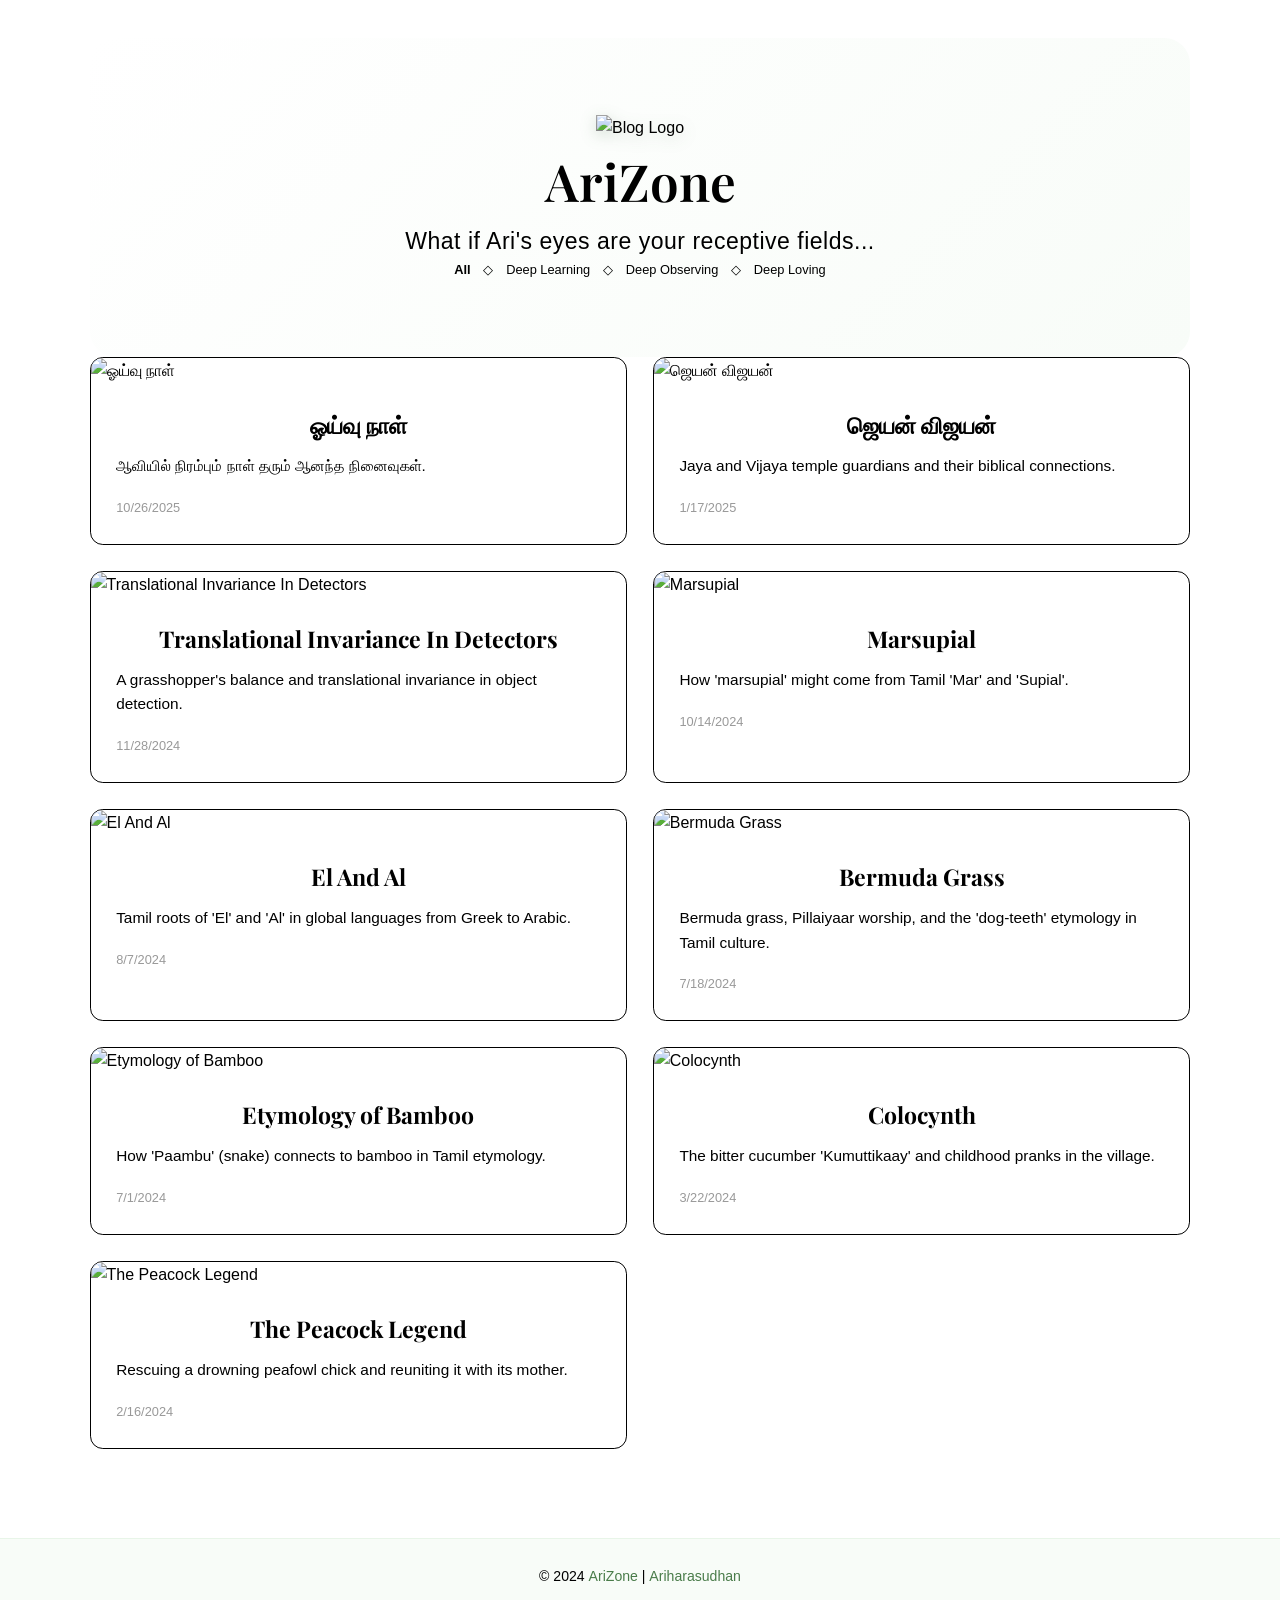
==== index.html @ 0bbdc2ac "BLOG: NEW FEATURES" ====
<!DOCTYPE html>
<html lang="en">
<head>
    <meta charset="UTF-8">
    <meta name="viewport" content="width=device-width, initial-scale=1.0">
    <title>AriZone</title>
    <link rel="icon" href="static/logo.png" type="image/png">
    <link rel="stylesheet" href="styles.css">
    <link rel="stylesheet" href="https://cdnjs.cloudflare.com/ajax/libs/prism/1.29.0/themes/prism.min.css">
</head>
<body>
    <header class="header">
    </header>

    <main class="main">
        <div id="home-page" class="page active">
            <div class="container container-wide">
                <div class="hero">
                    <img src="static/clover-1.png" alt="Blog Logo" class="hero-logo">
                    <h2>AriZone</h2>
                    <p>What if Ari's eyes are your receptive fields...</p>
                    <div class="topics">
                        <button class="topic-btn active" data-topic="all">All</button>
                        <span class="topic-separator">◇</span>
                        <button class="topic-btn" data-topic="deeplearning">Deep Learning</button>
                        <span class="topic-separator">◇</span>
                        <button class="topic-btn" data-topic="deepobserving">Deep Observing</button>
                        <span class="topic-separator">◇</span>
                        <button class="topic-btn" data-topic="deeploving">Deep Loving</button>
                    </div>
                </div>
                
                <div class="posts-grid" id="posts-grid">
                </div>
            </div>
        </div>

        <div id="about-page" class="page">
            <div class="container container-narrow">
                <h2>About This Blog</h2>
                <p>This is a simple blog built with HTML, CSS, and JavaScript. It supports markdown posts, unique URLs, and commenting via GitHub Discussions.</p>
            </div>
        </div>

        <div id="post-page" class="page">
            <div class="container container-narrow">
                <div class="post-header">
                    <button id="translate-btn" class="translate-btn" style="display:none;" aria-label="Translate post" title="Translate post">
                        <img src="static/translate.png" alt="" class="translate-btn-icon">
                    </button>
                    <h1 id="post-title"></h1>
                </div>
                
                <article id="post-content" class="post-content">
                </article>


                <div class="comments-section">
                    <h3>Comments</h3>
                    <div id="giscus-comments"></div>
                </div>
            </div>
        </div>
    </main>

    <footer class="footer">
        <div class="container">
            <p>&copy; 2024 <a href="#" onclick="blogApp.navigateToPage('home')" class="footer-blog-link">AriZone</a> | <a href="https://arihara-sudhan.github.io" target="_blank">Ariharasudhan</a></p>
        </div>
    </footer>

    <div id="explain-card" class="explain-card" aria-live="polite" hidden>
        <button id="explain-card-close" class="explain-card-close">✕</button>
        <div id="explain-card-content" class="explain-card-content"></div>
    </div>

    <script src="https://cdnjs.cloudflare.com/ajax/libs/marked/9.1.6/marked.min.js"></script>
    <script src="https://cdnjs.cloudflare.com/ajax/libs/prism/1.29.0/components/prism-core.min.js"></script>
    <script src="https://cdnjs.cloudflare.com/ajax/libs/prism/1.29.0/plugins/autoloader/prism-autoloader.min.js"></script>
    
    <script src="script.js"></script>
</body>
</html>
---- styles.css ----
@import url('https://fonts.googleapis.com/css2?family=Playfair+Display:ital,wght@0,400..900;1,400..900&display=swap');

* {
    margin: 0;
    padding: 0;
    box-sizing: border-box;
}

body {
    font-family: Helvetica, Arial, sans-serif;
    line-height: 1.6;
    color: #000000;
    background-color: #ffffff;
}

.container {
    margin: 0 auto;
    padding: 0 2vw;
}

.container-wide {
    max-width: 90vw;
}

.container-narrow {
    max-width: 60vw;
}

.header {
    background: #fff;
    box-shadow: 0 2px 4px rgba(0,0,0,0.1);
    position: sticky;
    top: 0;
    z-index: 100;
}

.header .container {
    display: flex;
    justify-content: center;
    align-items: center;
    padding: 1.5vw 2vw;
}

.hero-logo {
    width: 20vw;
    height: auto;
    max-width: 300px;
    max-height: 300px;
    transition: transform 0.3s ease;
    filter: drop-shadow(0 4px 8px rgba(45, 90, 45, 0.2));
}

.hero-logo:hover {
    transform: scale(1.05);
}

.nav {
    display: flex;
    gap: 2vw;
}

.nav-link {
    text-decoration: none;
    color: #666;
    font-weight: 500;
    padding: 0.5vw 1vw;
    border-radius: 0.5vw;
    transition: all 0.3s ease;
}

.nav-link:hover,
.nav-link.active {
    color: #4a7c4a;
    background-color: #f0f8f0;
}

.main {
    min-height: calc(100vh - 8vw);
    padding: 3vw 0;
}

.page {
    display: none;
}

.page.active {
    display: block;
}

.hero {
    text-align: center;
    padding: 6vw 0;
    background: linear-gradient(135deg, #ffffff 0%, #f8fcf8 100%);
    color: #000000;
    border-radius: 2vw;
}

.hero h2 {
    font-family: "Playfair Display", serif;
    font-size: 4vw;
    font-weight: 600;
    color: #000000;
}

.hero p {
    font-size: 1.8vw;
    color: #000000;
    font-weight: 300;
    letter-spacing: 0.5px;
    text-align: center;
}

.topics {
    display: flex;
    justify-content: center;
    align-items: center;
    gap: 1vw;
    margin: 0;
    flex-wrap: nowrap;
    font-size: 1vw;
    white-space: nowrap;
}

.topic-separator {
    color: #000000;
}

.topic-btn {
    background: none;
    color: #000000;
    border: none;
    padding: 0;
    cursor: pointer;
    font-family: Helvetica, Arial, sans-serif;
    font-size: 1vw;
    text-decoration: none;
    font-weight: normal;
}

.topic-btn:hover {
    opacity: 0.7;
}

.topic-btn.active {
    font-weight: bold;
}

.posts-grid {
    display: grid;
    grid-template-columns: repeat(auto-fit, minmax(30vw, 1fr));
    gap: 2vw;
}

.post-card {
    background: white;
    border-radius: 1vw;
    border: 1px solid #000000;
    overflow: hidden;
    transition: transform 0.3s ease;
    cursor: pointer;
}

.post-card:hover {
}

.post-card-image {
    width: 100%;
    height: 20vw;
    object-fit: cover;
}

.post-card-content {
    padding: 2vw;
}

.post-card h3 {
    font-family: "Playfair Display", serif;
    font-size: 1.8vw;
    margin-bottom: 1vw;
    color: #000000;
    line-height: 1.4;
    text-align: center;
}

.post-card p {
    color: #000000;
    font-size: 1.2vw;
    margin-bottom: 1.5vw;
    display: -webkit-box;
    -webkit-line-clamp: 3;
    -webkit-box-orient: vertical;
    overflow: hidden;
}

.post-card-meta {
    display: flex;
    justify-content: space-between;
    align-items: center;
    font-size: 1vw;
    color: #999;
}

.post-card-actions {
    display: flex;
    gap: 1vw;
    align-items: center;
}

.action-btn {
    background: none;
    border: none;
    cursor: pointer;
    font-size: 1.2vw;
    color: #e74c3c;
    display: flex;
    align-items: center;
    gap: 0.5vw;
    transition: transform 0.2s ease;
}

.action-btn:hover {
    transform: scale(1.1);
}

.action-btn.liked {
    color: #e74c3c;
}

.back-link {
    color: #4a7c4a;
    text-decoration: none;
    font-size: 1.2vw;
    margin-bottom: 2vw;
    display: inline-block;
}

.back-link:hover {
    text-decoration: underline;
}

.expl-term {
    position: relative;
    cursor: pointer;
    color: #1a4a72;
    text-decoration: underline dotted;
}

.expl-term sup {
    font-size: 0.8em;
    vertical-align: super;
    margin-left: 0.1em;
    color: #1a4a72;
}

.explain-card {
    position: fixed;
    bottom: 1.5rem;
    right: 1.5rem;
    width: min(340px, 90vw);
    max-width: calc(100vw - 2rem);
    max-height: calc(100vh - 3rem);
    background: rgba(255,255,255,0.96);
    border: 1px solid #ddd;
    box-shadow: 0 6px 20px rgba(0,0,0,0.22);
    border-radius: 0.9rem;
    padding: 1rem;
    z-index: 1000;
    display: none;
}

.explain-card.visible {
    display: block;
}

.explain-card-close {
    position: absolute;
    top: 0.6rem;
    right: 0.6rem;
    width: 1.5rem;
    height: 1.5rem;
    border: 1px solid #ccc;
    border-radius: 50%;
    background: #fff;
    color: #555;
    font-size: 0.9rem;
    line-height: 1.5rem;
    text-align: center;
    cursor: pointer;
}

.explain-card-image {
    margin-top: 1.2rem;
    width: 100%;
    max-height: 200px;
    object-fit: cover;
    border-radius: 0.7rem;
    margin-bottom: 0.75rem;
}

.explain-card-content {
    font-size: 0.85rem;
    line-height: 1.45;
    color: #222;
    text-align: left;
    word-break: break-word;
}

.post-header {
    position: relative;
    padding-top: 1vw;
}

.translate-btn {
    position: absolute;
    top: 0;
    left: 0;
    width: 3.25vw;
    height: 3.25vw;
    min-width: 36px;
    min-height: 36px;
    padding: 0.35vw;
    border: none;
    background: transparent;
    cursor: pointer;
    display: inline-flex;
    align-items: center;
    justify-content: center;
}

.translate-btn-icon {
    width: 100%;
    height: 100%;
    object-fit: contain;
    display: block;
}

.translate-btn:hover {
    transform: scale(1.06);
}



#post-title {
    font-family: "Playfair Display", serif;
    font-size: 3vw;
    color: #000000;
    line-height: 1.3;
    text-align: center;
}

#post-title + hr {
    border: none;
    height: 2px;
    background: linear-gradient(to right, transparent, #000000, transparent);
    margin: 2vw auto 1vw auto;
    width: 60%;
}

.post-meta {
    display: flex;
    gap: 2vw;
    color: #000000;
    font-size: 1.2vw;
    margin-bottom: 2vw;
}

.post-content {
    background: white;
    padding: 3vw;
    border-radius: 1vw;
    margin-bottom: 3vw;
    font-size: 1.3vw;
    line-height: 1.8;
}

.post-content h1,
.post-content h2,
.post-content h3,
.post-content h4,
.post-content h5,
.post-content h6 {
    font-family: Helvetica, Arial, sans-serif;
    color: #000000;
    margin: 2vw 0 1vw 0;
    font-weight: 600;
    text-align: center;
}

.post-content h1 { font-size: 2.5vw; }
.post-content h2 { font-size: 2.2vw; }
.post-content h3 { font-size: 1.8vw; }
.post-content h4 { font-size: 1.5vw; }

.post-content p {
    margin-bottom: 1.5vw;
}

.post-content img {
    max-width: 100%;
    height: auto;
    border-radius: 0.5vw;
    margin: 1.5vw 0;
}

.post-content blockquote {
    border-left: 0.5vw solid #7bb87b;
    padding-left: 2vw;
    margin: 2vw 0;
    font-style: italic;
    color: #000000;
    background-color: #f8fcf8;
}

.post-content code {
    background: #f1f2f6;
    padding: 0.2vw 0.5vw;
    border-radius: 0.3vw;
    font-family: 'Monaco', 'Consolas', monospace;
    font-size: 1.1vw;
}

.post-content pre {
    background: #f0f8f0;
    color: #000000;
    padding: 2vw;
    border-radius: 0.5vw;
    overflow-x: auto;
    margin: 2vw 0;
    border: 1px solid #e8f5e8;
}

.post-content pre code {
    background: none;
    padding: 0;
    color: inherit;
}

.post-content ul,
.post-content ol {
    margin: 1.5vw 0;
    padding-left: 3vw;
}

.post-content li {
    margin-bottom: 0.5vw;
}

.post-actions {
    display: flex;
    gap: 2vw;
    margin-bottom: 3vw;
}

.post-actions .action-btn {
    background: #7bb87b;
    color: white;
    padding: 1vw 2vw;
    border-radius: 0.5vw;
    font-size: 1.2vw;
    border: none;
    cursor: pointer;
    transition: background 0.3s ease;
}

.post-actions .action-btn:hover {
    background: #6aa86a;
}

.post-actions .action-btn.liked {
    background: #e74c3c;
}

.comments-section {
    background: white;
    padding: 3vw;
    border-radius: 1vw;
    box-shadow: 0 2px 4px rgba(0,0,0,0.1);
}

.comments-section h3 {
    font-family: Helvetica, Arial, sans-serif;
    font-size: 2vw;
    color: #000000;
    margin-bottom: 2vw;
    font-weight: 600;
    text-align: center;
}

.comment-form {
    margin-bottom: 3vw;
}

.comment-form textarea,
.comment-form input {
    width: 100%;
    padding: 1vw;
    border: 1px solid #ddd;
    border-radius: 0.5vw;
    font-size: 1.2vw;
    margin-bottom: 1vw;
    font-family: inherit;
}

.comment-form textarea {
    min-height: 8vw;
    resize: vertical;
}

.comment-form button {
    background: #7bb87b;
    color: white;
    padding: 1vw 2vw;
    border: none;
    border-radius: 0.5vw;
    font-size: 1.2vw;
    cursor: pointer;
    transition: background 0.3s ease;
}

.comment-form button:hover {
    background: #6aa86a;
}

.comment {
    border-bottom: 1px solid #eee;
    padding: 2vw 0;
}

.comment:last-child {
    border-bottom: none;
}

.comment-author {
    font-weight: 600;
    color: #000000;
    font-size: 1.2vw;
    margin-bottom: 0.5vw;
}

.comment-date {
    color: #999;
    font-size: 1vw;
    margin-bottom: 1vw;
}

.comment-text {
    color: #000000;
    font-size: 1.1vw;
    line-height: 1.6;
}

.comment-note {
    background: #f8fcf8;
    border-left: 0.3vw solid #7bb87b;
    padding: 1vw 1.5vw;
    margin-bottom: 2vw;
    font-size: 1.1vw;
    color: #000000;
    border-radius: 0 0.5vw 0.5vw 0;
}

.comment-note a {
    color: #4a7c4a;
    text-decoration: none;
    font-weight: 500;
}

.comment-note a:hover {
    text-decoration: underline;
}

#giscus-comments {
    margin-top: 2vw;
}

.giscus {
    margin-top: 2vw;
}

@media (prefers-color-scheme: dark) {
    .giscus {
        --giscus-theme: dark;
    }
}

#about-page h2 {
    font-family: "Playfair Display", serif;
    font-size: 2.5vw;
    color: #000000;
    margin-bottom: 2vw;
    text-align: center;
}

#about-page p {
    font-size: 1.3vw;
    line-height: 1.8;
    color: #000000;
}

.footer {
    background: #f8fcf8;
    color: #000000;
    text-align: center;
    padding: 2vw 0;
    margin-top: 4vw;
    border-top: 1px solid #e8f5e8;
}

.footer p {
    font-size: 1.1vw;
}

.footer a {
    color: #4a7c4a;
    text-decoration: none;
    font-weight: 500;
}

.footer a:hover {
    text-decoration: underline;
}

.footer-blog-link {
    color: #4a7c4a;
    text-decoration: none;
    font-weight: 500;
    transition: all 0.3s ease;
}

.footer-blog-link:hover {
    color: #000000;
    text-decoration: none;
}

@media (max-width: 768px) {
    .container-wide,
    .container-narrow {
        max-width: 95vw;
        padding: 0 2.5vw;
    }
    
    .header .container {
        flex-direction: column;
        gap: 2vw;
        padding: 2vw;
    }
    
    .hero {
        padding: 8vw 4vw;
        margin-bottom: 5vw;
        border-radius: 3vw;
    }
    
    .hero-logo {
        width: 35vw;
        max-width: 250px;
        margin-bottom: 3vw;
    }
    
    .nav {
        gap: 3vw;
    }
    
    .nav-link {
        font-size: 3.5vw;
        padding: 2vw 3vw;
    }
    
    .hero h2 {
        font-size: 8vw;
        margin-bottom: 2vw;
    }
    
    .hero p {
        font-size: 3.5vw;
        letter-spacing: 0.3px;
        text-align: center;
    }
    
    .topics {
        gap: 1.5vw;
        margin: 0;
        font-size: 2.5vw;
        flex-wrap: nowrap;
        white-space: nowrap;
    }
    
    .topic-btn {
        font-size: 2.5vw;
    }
    
    .topic-separator {
        font-size: 2.5vw;
    }
    
    .posts-grid {
        grid-template-columns: 1fr;
        gap: 3vw;
    }
    
    .post-card-image {
        height: 50vw;
    }
    
    .post-card h3 {
        font-size: 5vw;
        text-align: center;
    }
    
    .post-card p {
        font-size: 4vw;
    }
    
    .post-card-meta {
        font-size: 3.5vw;
    }
    
    #post-title {
        font-size: 7vw;
        text-align: center;
    }

    .post-header {
        padding-top: 2vw;
    }

    .translate-btn {
        width: 10vw;
        height: 10vw;
        padding: 1vw;
    }

    .explain-card {
        left: 4vw;
        right: 4vw;
        bottom: 4vw;
        width: auto;
        max-width: none;
        max-height: calc(100vh - 8vw);
        padding: 4vw;
        border-radius: 1rem;
    }

    .explain-card-close {
        top: 3vw;
        right: 3vw;
        width: 2rem;
        height: 2rem;
        font-size: 1rem;
        line-height: 2rem;
    }

    .explain-card-image {
        margin-top: 2.4rem;
        max-height: 32vh;
        border-radius: 0.9rem;
    }

    .explain-card-content {
        font-size: 3.2vw;
        line-height: 1.45;
    }

    #post-title + hr {
        margin: 4vw auto 2vw auto;
        width: 80%;
    }
    
    .post-meta {
        font-size: 4vw;
    }
    
    .post-content {
        font-size: 4.5vw;
        padding: 4vw;
    }
    
    .post-content h1 { 
        font-size: 6.5vw;
        text-align: center;
    }
    .post-content h2 { 
        font-size: 6vw;
        text-align: center;
    }
    .post-content h3 { 
        font-size: 5.5vw;
        text-align: center;
    }
    .post-content h4 {
        text-align: center;
    }
    
    .comment-form textarea,
    .comment-form input {
        font-size: 4vw;
        padding: 3vw;
    }
    
    .comment-form button {
        font-size: 4vw;
        padding: 3vw 5vw;
    }
    
    .comment-author {
        font-size: 4vw;
    }
    
    .comment-date {
        font-size: 3.5vw;
    }
    
    .comment-text {
        font-size: 4vw;
    }
    
    .comment-note {
        font-size: 3.5vw;
    }
    
    .back-link {
        font-size: 4vw;
    }
    
    .action-btn {
        font-size: 4vw;
    }
    
    
    .post-actions .action-btn {
        font-size: 4vw;
        padding: 2.5vw 4vw;
    }
    
    .comments-section h3 {
        font-size: 6vw;
        text-align: center;
    }
    
    #about-page h2 {
        font-size: 7vw;
        text-align: center;
    }
    
    #about-page p {
        font-size: 4.5vw;
    }
    
    .footer p {
        font-size: 3.5vw;
    }
    
    .loading {
        font-size: 4vw;
    }
}

.loading {
    text-align: center;
    padding: 4vw;
    color: #000000;
    font-size: 1.2vw;
}

.loading::after {
    content: '';
    display: inline-block;
    width: 2vw;
    height: 2vw;
    border: 0.3vw solid #f0f8f0;
    border-top: 0.3vw solid #7bb87b;
    border-radius: 50%;
    animation: spin 1s linear infinite;
    margin-left: 1vw;
}

@keyframes spin {
    0% { transform: rotate(0deg); }
    100% { transform: rotate(360deg); }
}

* {
    transition: all 0.3s ease;
}
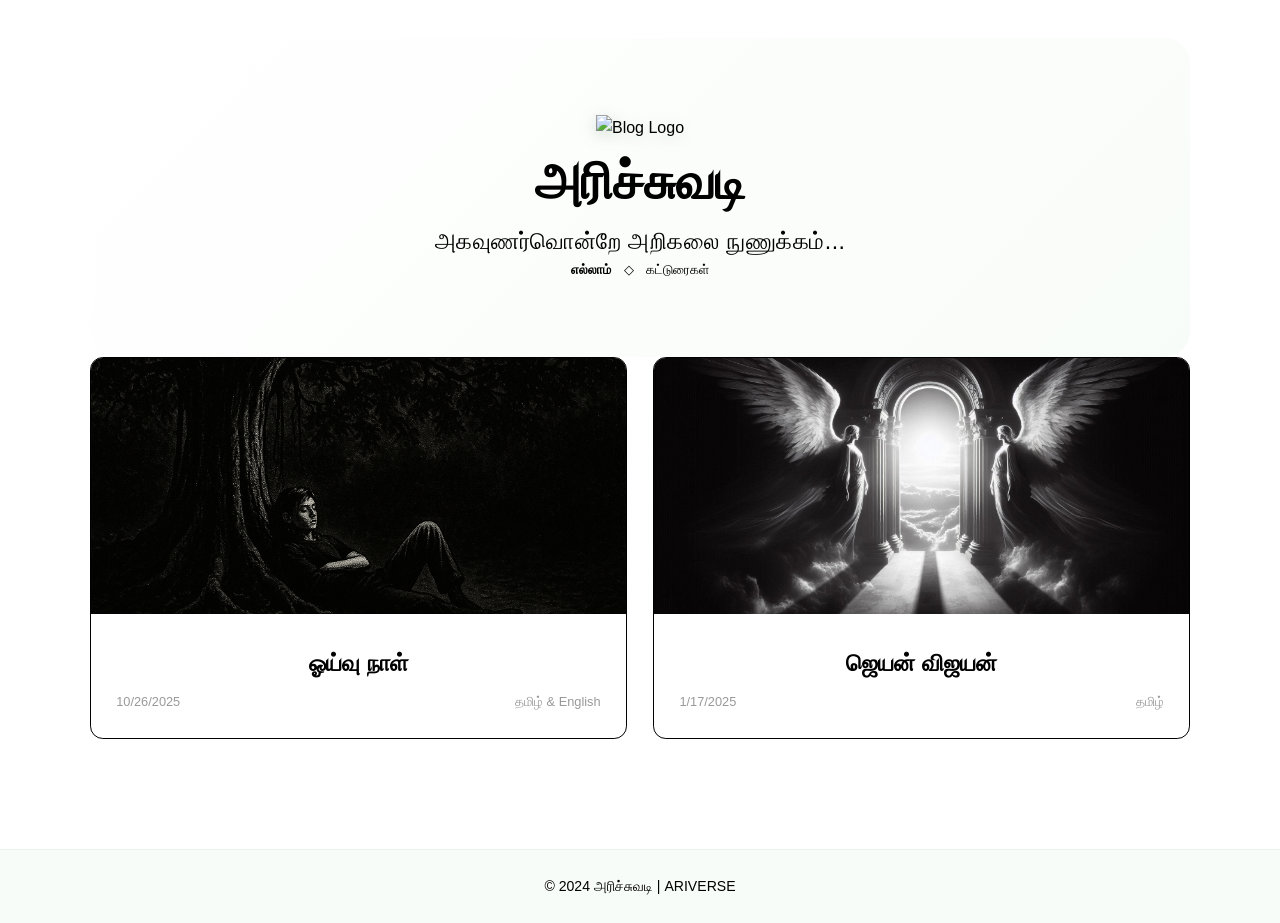
==== commit 5d9211cb: "ARICHUVADI: Init" ====
--- a/index.html
+++ b/index.html
@@ -3,7 +3,7 @@
 <head>
     <meta charset="UTF-8">
     <meta name="viewport" content="width=device-width, initial-scale=1.0">
-    <title>AriZone</title>
+    <title>அரிச்சுவடி</title>
     <link rel="icon" href="static/logo.png" type="image/png">
     <link rel="stylesheet" href="styles.css">
     <link rel="stylesheet" href="https://cdnjs.cloudflare.com/ajax/libs/prism/1.29.0/themes/prism.min.css">
@@ -17,17 +17,9 @@
             <div class="container container-wide">
                 <div class="hero">
                     <img src="static/clover-1.png" alt="Blog Logo" class="hero-logo">
-                    <h2>AriZone</h2>
-                    <p>What if Ari's eyes are your receptive fields...</p>
-                    <div class="topics">
-                        <button class="topic-btn active" data-topic="all">All</button>
-                        <span class="topic-separator">◇</span>
-                        <button class="topic-btn" data-topic="deeplearning">Deep Learning</button>
-                        <span class="topic-separator">◇</span>
-                        <button class="topic-btn" data-topic="deepobserving">Deep Observing</button>
-                        <span class="topic-separator">◇</span>
-                        <button class="topic-btn" data-topic="deeploving">Deep Loving</button>
-                    </div>
+                    <h2>அரிச்சுவடி</h2>
+                    <p>அகவுணர்வொன்றே அறிகலை நுணுக்கம்...</p>
+                    <div class="topics" id="topics"></div>
                 </div>
                 
                 <div class="posts-grid" id="posts-grid">
@@ -65,7 +57,7 @@
 
     <footer class="footer">
         <div class="container">
-            <p>&copy; 2024 <a href="#" onclick="blogApp.navigateToPage('home')" class="footer-blog-link">AriZone</a> | <a href="https://arihara-sudhan.github.io" target="_blank">Ariharasudhan</a></p>
+<p>&copy; 2024 <a href="#" onclick="blogApp.navigateToPage('home')" class="footer-blog-link">அரிச்சுவடி</a> | <a href="https://arihara-sudhan.github.io/" target="_blank" rel="noopener noreferrer">A</a><a href="https://ariverse.in/" target="_blank" rel="noopener noreferrer">RIVERSE</a></p>
         </div>
     </footer>
 
--- a/styles.css
+++ b/styles.css
@@ -1,4 +1,10 @@
-@import url('https://fonts.googleapis.com/css2?family=Playfair+Display:ital,wght@0,400..900;1,400..900&display=swap');
+@font-face {
+    font-family: 'Pandora Sans';
+    src: url('static/font.TTF') format('truetype');
+    font-weight: normal;
+    font-style: normal;
+    font-display: swap;
+}
 
 * {
     margin: 0;
@@ -7,10 +13,17 @@
 }
 
 body {
-    font-family: Helvetica, Arial, sans-serif;
+    font-family: 'Pandora Sans', sans-serif;
     line-height: 1.6;
     color: #000000;
     background-color: #ffffff;
+}
+
+button,
+input,
+textarea,
+select {
+    font-family: inherit;
 }
 
 .container {
@@ -96,7 +109,7 @@
 }
 
 .hero h2 {
-    font-family: "Playfair Display", serif;
+    font-family: inherit;
     font-size: 4vw;
     font-weight: 600;
     color: #000000;
@@ -131,7 +144,7 @@
     border: none;
     padding: 0;
     cursor: pointer;
-    font-family: Helvetica, Arial, sans-serif;
+    font-family: inherit;
     font-size: 1vw;
     text-decoration: none;
     font-weight: normal;
@@ -174,7 +187,7 @@
 }
 
 .post-card h3 {
-    font-family: "Playfair Display", serif;
+    font-family: inherit;
     font-size: 1.8vw;
     margin-bottom: 1vw;
     color: #000000;
@@ -198,6 +211,14 @@
     align-items: center;
     font-size: 1vw;
     color: #999;
+    gap: 1vw;
+}
+
+.post-card-language {
+    white-space: nowrap;
+    color: inherit;
+    font-weight: inherit;
+    opacity: 1;
 }
 
 .post-card-actions {
@@ -341,7 +362,7 @@
 
 
 #post-title {
-    font-family: "Playfair Display", serif;
+    font-family: inherit;
     font-size: 3vw;
     color: #000000;
     line-height: 1.3;
@@ -379,7 +400,7 @@
 .post-content h4,
 .post-content h5,
 .post-content h6 {
-    font-family: Helvetica, Arial, sans-serif;
+    font-family: inherit;
     color: #000000;
     margin: 2vw 0 1vw 0;
     font-weight: 600;
@@ -478,7 +499,7 @@
 }
 
 .comments-section h3 {
-    font-family: Helvetica, Arial, sans-serif;
+    font-family: inherit;
     font-size: 2vw;
     color: #000000;
     margin-bottom: 2vw;
@@ -584,7 +605,7 @@
 }
 
 #about-page h2 {
-    font-family: "Playfair Display", serif;
+    font-family: inherit;
     font-size: 2.5vw;
     color: #000000;
     margin-bottom: 2vw;
@@ -611,7 +632,7 @@
 }
 
 .footer a {
-    color: #4a7c4a;
+    color: #000000;
     text-decoration: none;
     font-weight: 500;
 }
@@ -621,7 +642,7 @@
 }
 
 .footer-blog-link {
-    color: #4a7c4a;
+    color: #000000;
     text-decoration: none;
     font-weight: 500;
     transition: all 0.3s ease;
@@ -713,6 +734,10 @@
     
     .post-card-meta {
         font-size: 3.5vw;
+    }
+
+    .post-card-language {
+        font-size: 3vw;
     }
     
     #post-title {
@@ -856,6 +881,13 @@
 }
 
 .loading {
+    text-align: center;
+    padding: 4vw;
+    color: #000000;
+    font-size: 1.2vw;
+}
+
+.empty-state {
     text-align: center;
     padding: 4vw;
     color: #000000;
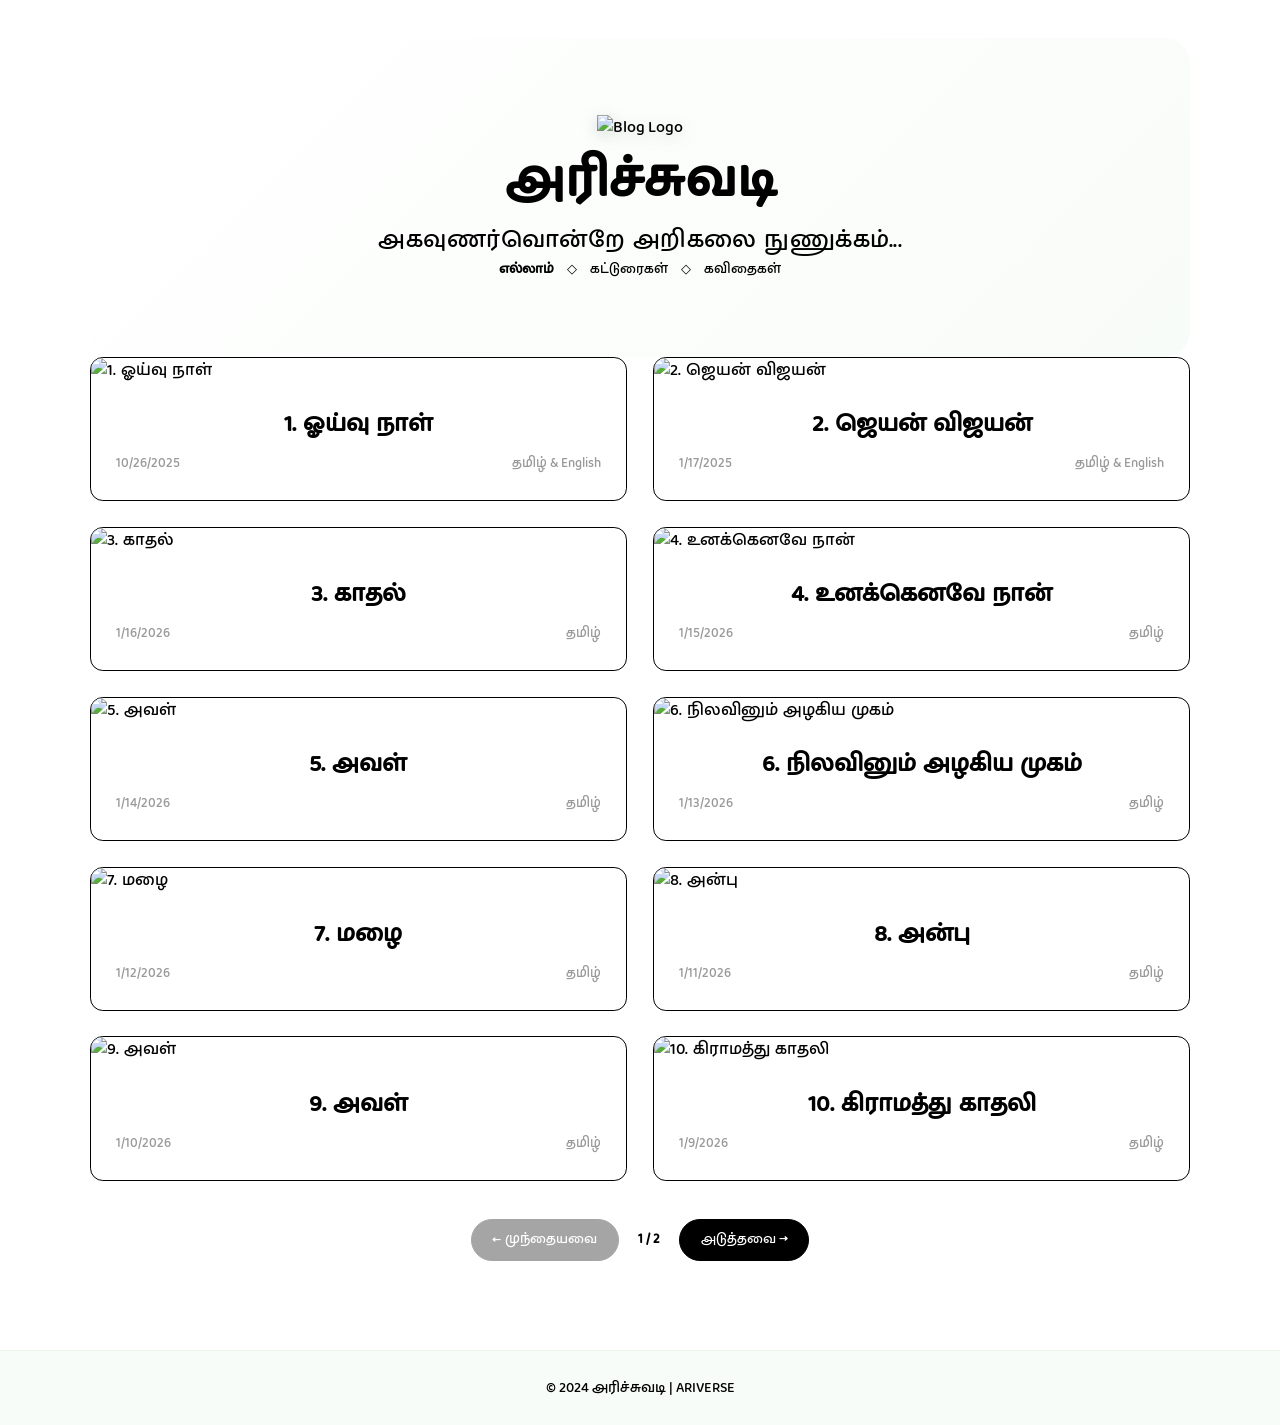
==== commit 7bc589af: "ARICHUVADI: FixUps" ====
--- a/index.html
+++ b/index.html
@@ -4,6 +4,7 @@
     <meta charset="UTF-8">
     <meta name="viewport" content="width=device-width, initial-scale=1.0">
     <title>அரிச்சுவடி</title>
+    <base href="./">
     <link rel="icon" href="static/logo.png" type="image/png">
     <link rel="stylesheet" href="styles.css">
     <link rel="stylesheet" href="https://cdnjs.cloudflare.com/ajax/libs/prism/1.29.0/themes/prism.min.css">
@@ -16,7 +17,7 @@
         <div id="home-page" class="page active">
             <div class="container container-wide">
                 <div class="hero">
-                    <img src="static/clover-1.png" alt="Blog Logo" class="hero-logo">
+                    <img src="static/clover-1.png" alt="Blog Logo" class="hero-logo" draggable="false">
                     <h2>அரிச்சுவடி</h2>
                     <p>அகவுணர்வொன்றே அறிகலை நுணுக்கம்...</p>
                     <div class="topics" id="topics"></div>
@@ -38,7 +39,7 @@
             <div class="container container-narrow">
                 <div class="post-header">
                     <button id="translate-btn" class="translate-btn" style="display:none;" aria-label="Translate post" title="Translate post">
-                        <img src="static/translate.png" alt="" class="translate-btn-icon">
+                        <img src="static/translate.png" alt="" class="translate-btn-icon" draggable="false">
                     </button>
                     <h1 id="post-title"></h1>
                 </div>
@@ -57,7 +58,7 @@
 
     <footer class="footer">
         <div class="container">
-<p>&copy; 2024 <a href="#" onclick="blogApp.navigateToPage('home')" class="footer-blog-link">அரிச்சுவடி</a> | <a href="https://arihara-sudhan.github.io/" target="_blank" rel="noopener noreferrer">A</a><a href="https://ariverse.in/" target="_blank" rel="noopener noreferrer">RIVERSE</a></p>
+<p>&copy; 2024 <a href="all" onclick="blogApp.filterByTopic('ellam'); return false;" class="footer-blog-link">அரிச்சுவடி</a> | <a href="https://arihara-sudhan.github.io/" target="_blank" rel="noopener noreferrer">A</a><a href="https://ariverse.in/" target="_blank" rel="noopener noreferrer">RIVERSE</a></p>
         </div>
     </footer>
 
@@ -73,3 +74,4 @@
     <script src="script.js"></script>
 </body>
 </html>
+
--- a/styles.css
+++ b/styles.css
@@ -1,6 +1,6 @@
 @font-face {
     font-family: 'Pandora Sans';
-    src: url('static/font.TTF') format('truetype');
+    src: url('static/font.ttf') format('truetype');
     font-weight: normal;
     font-style: normal;
     font-display: swap;
@@ -61,6 +61,9 @@
     max-height: 300px;
     transition: transform 0.3s ease;
     filter: drop-shadow(0 4px 8px rgba(45, 90, 45, 0.2));
+    user-select: none;
+    -webkit-user-drag: none;
+    user-drag: none;
 }
 
 .hero-logo:hover {
@@ -164,6 +167,42 @@
     gap: 2vw;
 }
 
+.posts-pagination {
+    display: flex;
+    justify-content: center;
+    align-items: center;
+    gap: 1.5vw;
+    margin-top: 3vw;
+    flex-wrap: wrap;
+}
+
+.pagination-btn {
+    background: #000000;
+    color: #ffffff;
+    border: 1px solid #000000;
+    border-radius: 999px;
+    padding: 0.8vw 1.6vw;
+    font-family: inherit;
+    font-size: 1vw;
+    cursor: pointer;
+    transition: transform 0.2s ease, opacity 0.2s ease;
+}
+
+.pagination-btn:hover:not(:disabled) {
+    transform: translateY(-1px);
+}
+
+.pagination-btn:disabled {
+    opacity: 0.35;
+    cursor: not-allowed;
+}
+
+.pagination-status {
+    font-size: 1vw;
+    color: #000000;
+    font-weight: 600;
+}
+
 .post-card {
     background: white;
     border-radius: 1vw;
@@ -180,6 +219,9 @@
     width: 100%;
     height: 20vw;
     object-fit: cover;
+    user-select: none;
+    -webkit-user-drag: none;
+    user-drag: none;
 }
 
 .post-card-content {
@@ -353,6 +395,9 @@
     height: 100%;
     object-fit: contain;
     display: block;
+    user-select: none;
+    -webkit-user-drag: none;
+    user-drag: none;
 }
 
 .translate-btn:hover {
@@ -421,6 +466,9 @@
     height: auto;
     border-radius: 0.5vw;
     margin: 1.5vw 0;
+    user-select: none;
+    -webkit-user-drag: none;
+    user-drag: none;
 }
 
 .post-content blockquote {
@@ -717,6 +765,20 @@
     .posts-grid {
         grid-template-columns: 1fr;
         gap: 3vw;
+    }
+
+    .posts-pagination {
+        gap: 3vw;
+        margin-top: 6vw;
+    }
+
+    .pagination-btn,
+    .pagination-status {
+        font-size: 3.2vw;
+    }
+
+    .pagination-btn {
+        padding: 2.5vw 4vw;
     }
     
     .post-card-image {
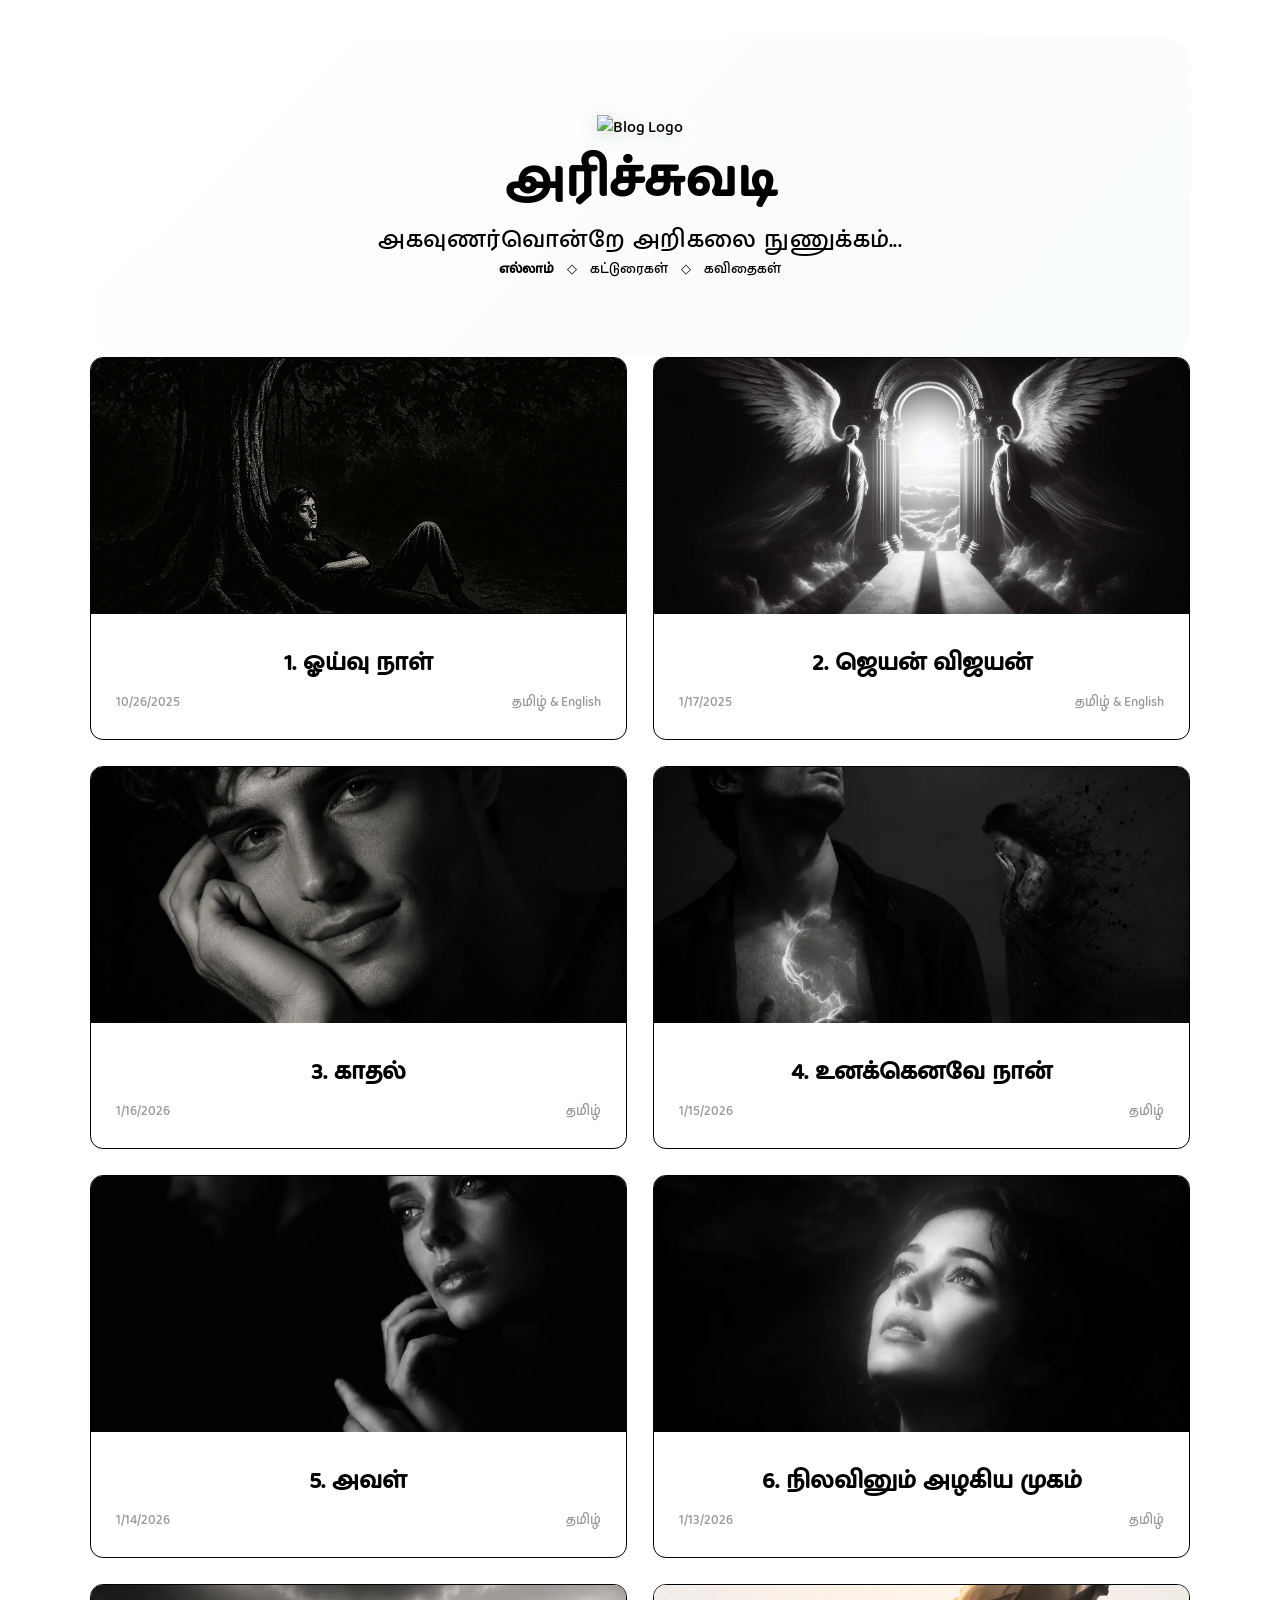
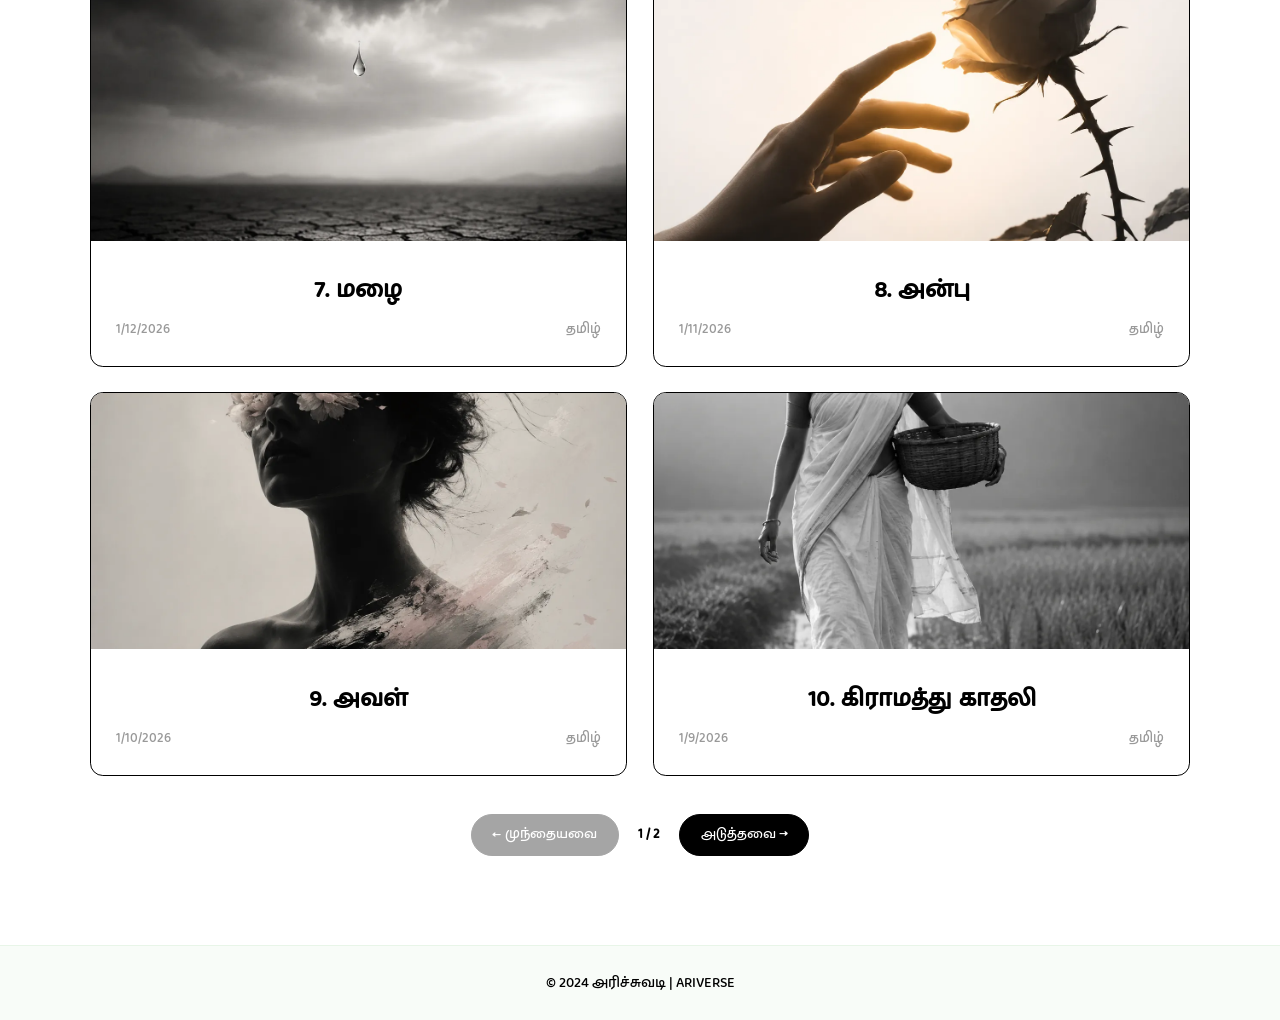
==== commit a80a935b: "ARICHUVADI: FixUps" ====
--- a/index.html
+++ b/index.html
@@ -58,7 +58,7 @@
 
     <footer class="footer">
         <div class="container">
-<p>&copy; 2024 <a href="all" onclick="blogApp.filterByTopic('ellam'); return false;" class="footer-blog-link">அரிச்சுவடி</a> | <a href="https://arihara-sudhan.github.io/" target="_blank" rel="noopener noreferrer">A</a><a href="https://ariverse.in/" target="_blank" rel="noopener noreferrer">RIVERSE</a></p>
+<p>&copy; 2024 <a href="#all" onclick="blogApp.filterByTopic('ellam'); return false;" class="footer-blog-link">அரிச்சுவடி</a> | <a href="https://arihara-sudhan.github.io/" target="_blank" rel="noopener noreferrer">A</a><a href="https://ariverse.in/" target="_blank" rel="noopener noreferrer">RIVERSE</a></p>
         </div>
     </footer>
 
--- a/styles.css
+++ b/styles.css
@@ -1,6 +1,6 @@
 @font-face {
     font-family: 'Pandora Sans';
-    src: url('static/font.ttf') format('truetype');
+    src: url('/static/font.ttf') format('truetype');
     font-weight: normal;
     font-style: normal;
     font-display: swap;
@@ -17,6 +17,8 @@
     line-height: 1.6;
     color: #000000;
     background-color: #ffffff;
+    -webkit-text-size-adjust: 100%;
+    text-rendering: optimizeLegibility;
 }
 
 button,
@@ -770,15 +772,19 @@
     .posts-pagination {
         gap: 3vw;
         margin-top: 6vw;
+        flex-wrap: wrap;
+        justify-content: center;
     }
 
     .pagination-btn,
     .pagination-status {
-        font-size: 3.2vw;
+        font-size: 0.9rem;
     }
 
     .pagination-btn {
-        padding: 2.5vw 4vw;
+        padding: 0.7rem 1rem;
+        min-height: 2.5rem;
+        border-radius: 999px;
     }
     
     .post-card-image {
